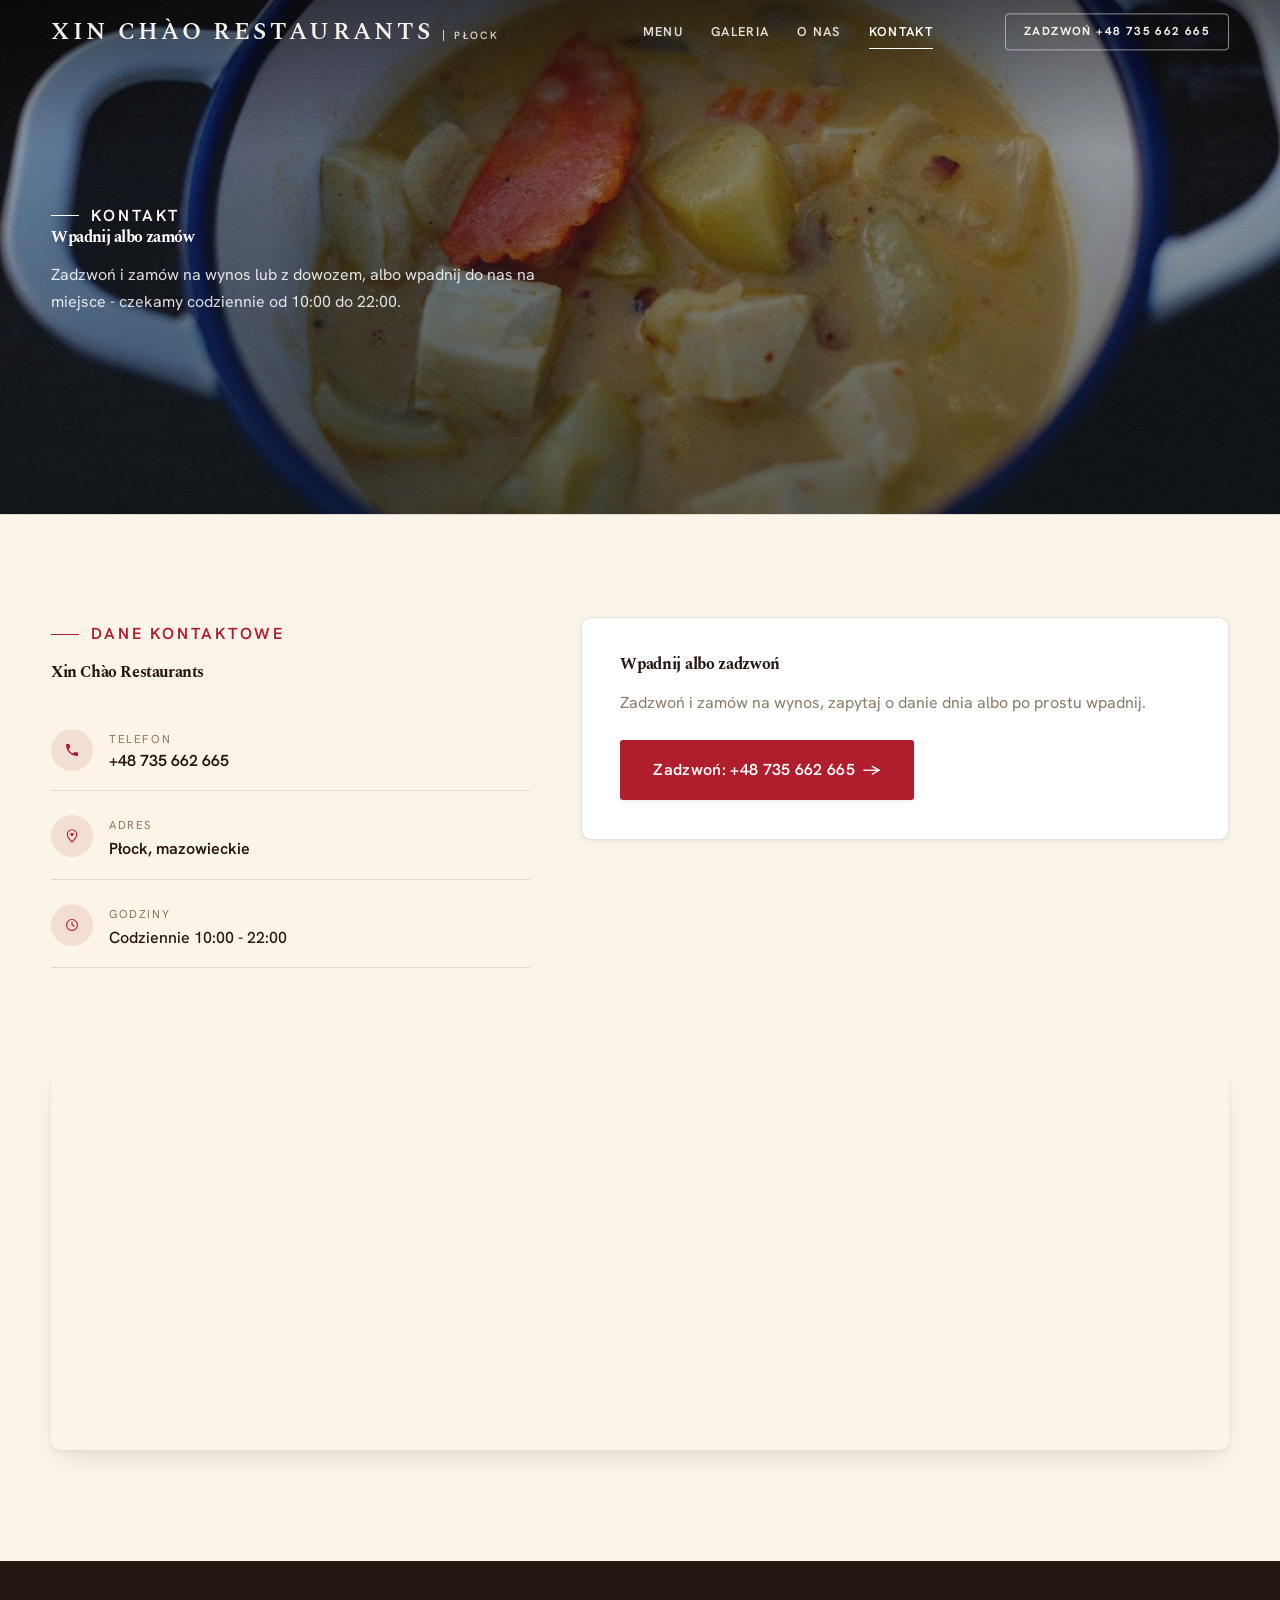
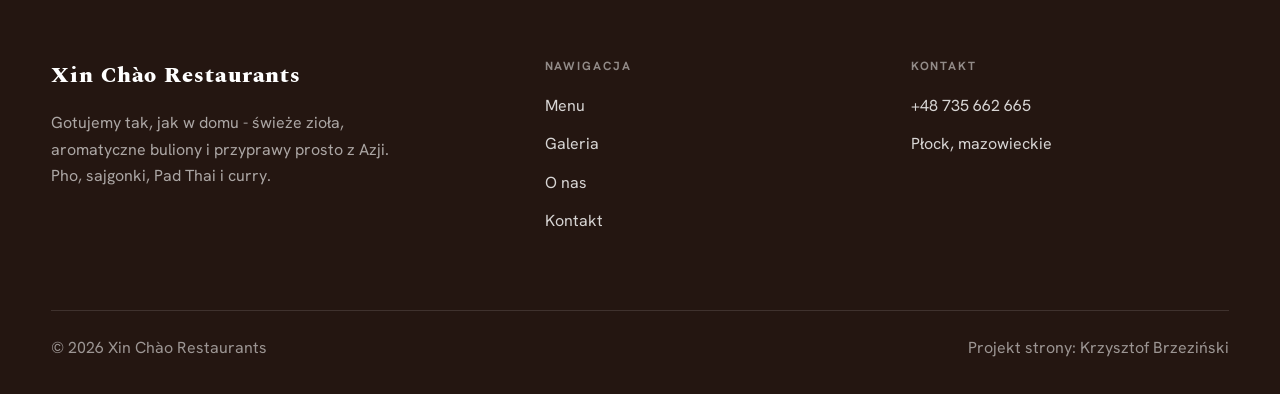
==== kontakt.html @ 5e4e9ebb "Strona demo: xin-ch-o-restaurants" ====
<!DOCTYPE html>
<html lang="pl">
<head>
<meta charset="UTF-8">
<meta name="viewport" content="width=device-width, initial-scale=1.0">
<title>Kontakt - Xin Chào Restaurants</title>
<meta name="description" content="Kontakt Xin Chào Restaurants - Płock, mazowieckie">
<link rel="preconnect" href="https://fonts.googleapis.com">
<link rel="preconnect" href="https://fonts.gstatic.com" crossorigin>
<link href="https://fonts.googleapis.com/css2?family=Spectral:wght@500;600;700&family=Hanken+Grotesk:wght@400;500;600&display=swap" rel="stylesheet">
<link rel="stylesheet" href="assets/styles.css">
</head>
<body>

<header class="nav">
  <div class="wrap nav-inner">
    <a class="brand" href="index.html"><span class="name">Xin Chào Restaurants</span><span class="sub">Płock</span></a>
    <nav class="nav-links">
      <a href="oferta.html">Menu</a>
      <a href="realizacje.html">Galeria</a>
      <a href="o-nas.html">O nas</a>
      <a href="kontakt.html" class="active">Kontakt</a>
      <a href="tel:+48735662665" class="btn btn-accent">Zadzwoń +48 735 662 665</a>
    </nav>
    <button class="nav-toggle" aria-label="Menu"><span></span><span></span><span></span></button>
  </div>
</header>

<section class="pagehead">
  <img src="img/g4.jpg" alt="Xin Chào Restaurants - Wpadnij albo zamów">
  <div class="wrap">
    <span class="eyebrow">Kontakt</span>
    <h1>Wpadnij albo zamów</h1>
    <p>Zadzwoń i zamów na wynos lub z dowozem, albo wpadnij do nas na miejsce - czekamy codziennie od 10:00 do 22:00.</p>
  </div>
</section>
<section>
  <div class="wrap contact-grid">
    <div class="reveal">
      <span class="eyebrow">Dane kontaktowe</span>
      <h2 style="margin:var(--space-4) 0 var(--space-6)">Xin Chào Restaurants</h2>
      <div class="info-list">
        <div class="info-row"><div class="ic"><svg class="ico-tel" width="16" height="16" viewBox="0 0 24 24" fill="none" aria-hidden="true"><path d="M6.6 10.8a15.5 15.5 0 0 0 6.6 6.6l2.2-2.2a1 1 0 0 1 1-.24 11.4 11.4 0 0 0 3.6.58 1 1 0 0 1 1 1V20a1 1 0 0 1-1 1A17 17 0 0 1 3 4a1 1 0 0 1 1-1h3.5a1 1 0 0 1 1 1c0 1.25.2 2.46.58 3.6a1 1 0 0 1-.25 1l-2.23 2.2Z" fill="currentColor"/></svg></div><div><div class="lbl">Telefon</div><a class="val" href="tel:+48735662665">+48 735 662 665</a></div></div>
        <div class="info-row"><div class="ic"><svg class="ico-pin" width="16" height="16" viewBox="0 0 24 24" fill="none" aria-hidden="true"><path d="M12 21s7-6.1 7-11.5A7 7 0 0 0 5 9.5C5 14.9 12 21 12 21Z" stroke="currentColor" stroke-width="1.6" fill="none"/><circle cx="12" cy="9.5" r="2.4" fill="currentColor"/></svg></div><div><div class="lbl">Adres</div><div class="val">Płock, mazowieckie</div></div></div>
        <div class="info-row"><div class="ic"><svg class="ico-clock" width="16" height="16" viewBox="0 0 24 24" fill="none" aria-hidden="true"><circle cx="12" cy="12" r="8.2" stroke="currentColor" stroke-width="1.6"/><path d="M12 7.5V12l3.2 1.9" stroke="currentColor" stroke-width="1.6" stroke-linecap="round"/></svg></div><div><div class="lbl">Godziny</div><div class="val" style="font-weight:500">Codziennie 10:00 - 22:00</div></div></div>
      </div>
    </div>
    <div class="reveal">
      <div class="form">
        <h3 style="margin-bottom:var(--space-4)">Wpadnij albo zadzwoń</h3>
        <p class="muted" style="margin-bottom:var(--space-5)">Zadzwoń i zamów na wynos, zapytaj o danie dnia albo po prostu wpadnij.</p>
        <a href="tel:+48735662665" class="btn btn-accent" style="justify-content:center">Zadzwoń: +48 735 662 665 <span class="arr">→</span></a>
      </div>
    </div>
  </div>
</section>
<section style="padding-top:0">
  <div class="wrap reveal">
    <iframe class="map" title="Xin Chào Restaurants - Płock" src="https://maps.google.com/maps?q=Xin%20Ch%C3%A0o%20Restaurants%20P%C5%82ock&z=15&output=embed" loading="lazy" referrerpolicy="no-referrer-when-downgrade"></iframe>
  </div>
</section>

<footer>
  <div class="wrap">
    <div class="foot-grid">
      <div class="foot-brand">
        <div class="name">Xin Chào Restaurants</div>
        <p>Gotujemy tak, jak w domu - świeże zioła, aromatyczne buliony i przyprawy prosto z Azji. Pho, sajgonki, Pad Thai i curry.</p>
      </div>
      <div class="foot-col">
        <h4>Nawigacja</h4>
        <a href="oferta.html">Menu</a>
        <a href="realizacje.html">Galeria</a>
        <a href="o-nas.html">O nas</a>
        <a href="kontakt.html">Kontakt</a>
      </div>
      <div class="foot-col">
        <h4>Kontakt</h4>
        <a href="tel:+48735662665">+48 735 662 665</a>
        <p>Płock, mazowieckie</p>
      </div>
    </div>
    <div class="foot-bot">
      <span>© 2026 Xin Chào Restaurants</span>
      <span>Projekt strony: Krzysztof Brzeziński</span>
    </div>
  </div>
</footer>
<div class="sticky-reserve"><a class="sr-book" href="kontakt.html">Zadzwoń i zamów</a><a class="sr-call" href="tel:+48735662665" aria-label="Zadzwoń"><svg class="ico-tel" width="16" height="16" viewBox="0 0 24 24" fill="none" aria-hidden="true"><path d="M6.6 10.8a15.5 15.5 0 0 0 6.6 6.6l2.2-2.2a1 1 0 0 1 1-.24 11.4 11.4 0 0 0 3.6.58 1 1 0 0 1 1 1V20a1 1 0 0 1-1 1A17 17 0 0 1 3 4a1 1 0 0 1 1-1h3.5a1 1 0 0 1 1 1c0 1.25.2 2.46.58 3.6a1 1 0 0 1-.25 1l-2.23 2.2Z" fill="currentColor"/></svg></a></div>

<script src="assets/main.js"></script>
</body>
</html>
---- assets/styles.css ----
/* ============================================================
   STOLBASZ — premium, architektoniczny B2B fit-out
   Jasna paleta, zero brązu. System wg premium-web-craft.
   Projekt strony: Krzysztof Brzeziński
   ============================================================ */

:root{
  /* PALETA — jasna, architektoniczna, chłodna */
  --paper:#FBF4E9;          /* główne tło */
  --paper-2:#F2E4CE;        /* sekcje alternatywne (chłodny jasny szary) */
  --paper-3:#F2E4CE;        /* delikatne wypełnienia */
  --ink:#241611;            /* tekst główny — chłodny grafit */
  --ink-soft:#43291F;       /* nagłówki drugorzędne */
  --muted:#8A7A68;          /* tekst poboczny */
  --line:rgba(36,22,17,.12);/* hairline */
  --accent:#B01E2E;         /* stonowany petrol-slate — jedyny akcent */
  --accent-d:#8A121F;
  --accent-soft:rgba(176,30,46,.10);
  --dark:#241611;           /* sekcje ciemne (stopka/CTA) */

  /* ODSTĘPY — skala 4/8 */
  --space-1:4px; --space-2:8px; --space-3:12px; --space-4:16px; --space-5:24px;
  --space-6:32px; --space-7:48px; --space-8:64px; --space-9:96px; --space-10:128px;

  /* TYPOGRAFIA — fluid clamp() */
  --text-sm:clamp(.82rem,.8rem+.1vw,.9rem);
  --text-base:clamp(1rem,.97rem+.15vw,1.1rem);
  --text-lg:clamp(1.12rem,1.05rem+.3vw,1.3rem);
  --text-h3:clamp(1.2rem,1.1rem+.5vw,1.5rem);
  --text-h2:clamp(1.9rem,1.5rem+1.9vw,2.8rem);
  --text-h1:clamp(2.6rem,1.9rem+3.6vw,4.6rem);

  /* PROMIENIE — architektoniczne, raczej ostre */
  --r-sm:3px; --r-md:6px; --r-lg:10px;

  /* RUCH */
  --ease:cubic-bezier(.25,.46,.45,.94); --dur:.24s;

  /* CIENIE — miękkie, warstwowe */
  --sh-sm:0 1px 2px rgba(16,24,32,.04), 0 2px 8px rgba(16,24,32,.05);
  --sh-md:0 2px 6px rgba(16,24,32,.05), 0 12px 28px -8px rgba(16,24,32,.12);
  --sh-lg:0 6px 14px rgba(16,24,32,.07), 0 26px 56px -18px rgba(16,24,32,.22);

  --hairline:1px solid var(--line);

  --font-display:'Spectral',serif;
  --font-body:'Hanken Grotesk',sans-serif;
}

*{box-sizing:border-box;margin:0;padding:0}
html{scroll-behavior:smooth}
body{
  font-family:var(--font-body);
  font-size:var(--text-base);
  line-height:1.65;
  color:var(--ink);
  background:var(--paper);
  -webkit-font-smoothing:antialiased;
  text-rendering:optimizeLegibility;
}
img{max-width:100%;display:block}
a{color:inherit;text-decoration:none}

.wrap{width:min(92%,1180px);margin-inline:auto}
section{padding-block:clamp(52px,6.5vw,96px)}

h1,h2,h3{font-family:var(--font-display);font-weight:700;line-height:1.08;letter-spacing:-.02em;color:var(--ink)}
h1{font-size:var(--text-h1);letter-spacing:-.035em}
h2{font-size:var(--text-h2);letter-spacing:-.025em}
h3{font-size:var(--text-h3)}
p{max-width:65ch}

.eyebrow{
  font-family:var(--font-body);
  font-size:var(--text-sm);
  font-weight:600;
  letter-spacing:.18em;
  text-transform:uppercase;
  color:var(--accent);
  display:inline-flex;align-items:center;gap:var(--space-3);
}
.eyebrow::before{content:"";width:28px;height:1px;background:var(--accent);display:inline-block}

.muted{color:var(--muted)}
.lead{font-size:var(--text-lg);line-height:1.55;color:var(--ink-soft);max-width:50ch}

/* ---------- BUTTONS ---------- */
.btn{
  display:inline-flex;align-items:center;gap:var(--space-2);
  font-weight:600;font-size:var(--text-sm);letter-spacing:.02em;
  padding:var(--space-4) var(--space-6);
  border-radius:var(--r-sm);
  transition:transform var(--dur) var(--ease),box-shadow var(--dur) var(--ease),background var(--dur) var(--ease);
  cursor:pointer;border:1px solid transparent;
}
.btn-accent{background:var(--accent);color:#fff;box-shadow:var(--sh-sm)}
.btn-accent:hover{background:var(--accent-d);transform:translateY(-2px);box-shadow:var(--sh-md)}
.btn-accent:active{transform:translateY(0);box-shadow:var(--sh-sm)}
.btn-ghost{background:transparent;color:var(--ink);border-color:var(--line)}
.btn-ghost:hover{border-color:var(--accent);color:var(--accent);transform:translateY(-2px)}
.btn-light{background:#fff;color:var(--ink);box-shadow:var(--sh-sm)}
.btn-light:hover{transform:translateY(-2px);box-shadow:var(--sh-md)}
.btn .arr{transition:transform var(--dur) var(--ease)}
.btn:hover .arr{transform:translateX(4px)}

/* ---------- NAV ---------- */
.nav{
  position:sticky;top:0;z-index:50;
  background:color-mix(in srgb,var(--paper) 88%,transparent);
  backdrop-filter:saturate(140%) blur(10px);
  border-bottom:var(--hairline);
}
.nav-inner{display:flex;align-items:center;justify-content:space-between;height:72px}
.brand{display:flex;flex-direction:column;line-height:1}
.brand .name{font-family:var(--font-display);font-weight:800;font-size:1.35rem;letter-spacing:.04em}
.brand .sub{font-size:.62rem;letter-spacing:.34em;text-transform:uppercase;color:var(--muted);margin-top:5px}
.nav-links{display:flex;align-items:center;gap:var(--space-6)}
.nav-links a{font-size:var(--text-sm);font-weight:500;color:var(--ink-soft);position:relative;padding-block:4px;transition:color var(--dur) var(--ease)}
.nav-links a::after{content:"";position:absolute;left:0;bottom:0;width:0;height:1.5px;background:var(--accent);transition:width var(--dur) var(--ease)}
.nav-links a:hover,.nav-links a.active{color:var(--ink)}
.nav-links a:hover::after,.nav-links a.active::after{width:100%}
.nav-links .btn{padding:var(--space-2) var(--space-5)}
/* przyciski w nav: właściwy kolor (przebij .nav-links a) + bez podkreślenia */
.nav-links a.btn-accent{color:#fff}
.nav-links a.btn-ghost,.nav-links a.btn-light{color:var(--ink)}
.nav-links a.btn::after{display:none}
.nav-toggle{display:none;background:none;border:none;cursor:pointer;flex-direction:column;gap:5px;padding:8px}
.nav-toggle span{width:24px;height:2px;background:var(--ink);transition:var(--dur)}

/* ---------- HERO (split) ---------- */
.hero{position:relative;overflow:hidden;border-bottom:var(--hairline)}
.hero-grid{display:grid;grid-template-columns:1.05fr .95fr;gap:clamp(24px,4vw,60px);align-items:center;
  padding-block:clamp(36px,4.5vw,64px)}
.hero-copy .eyebrow{margin-bottom:var(--space-5)}
.hero-copy h1{margin-bottom:var(--space-5)}
.hero-copy .lead{margin-bottom:var(--space-7)}
.hero-actions{display:flex;flex-wrap:wrap;gap:var(--space-4)}
.hero-art{position:relative;aspect-ratio:4/3;border-radius:var(--r-lg);overflow:hidden;box-shadow:var(--sh-lg)}
.hero-art img{width:100%;height:100%;object-fit:cover}
.hero-art::after{content:"";position:absolute;inset:0;background:linear-gradient(180deg,transparent 55%,rgba(18,24,28,.28))}
.hero-badge{position:absolute;left:var(--space-5);bottom:var(--space-5);z-index:2;
  background:rgba(252,252,251,.94);backdrop-filter:blur(4px);
  border-radius:var(--r-md);padding:var(--space-4) var(--space-5);box-shadow:var(--sh-md);max-width:78%}
.hero-badge strong{display:block;font-family:var(--font-display);font-size:1rem;letter-spacing:-.01em}
.hero-badge span{font-size:var(--text-sm);color:var(--muted)}

/* ---------- HERO duży / kinowy (strona główna) ---------- */
.hero-cine{position:relative;min-height:clamp(560px,82vh,840px);min-height:clamp(560px,82svh,840px);display:flex;align-items:center;overflow:hidden;border-bottom:var(--hairline)}
.hero-cine>img{position:absolute;inset:0;width:100%;height:100%;object-fit:cover;z-index:0}
.hero-cine::after{content:"";position:absolute;inset:0;z-index:1;
  background:linear-gradient(95deg,rgba(13,18,23,.86) 0%,rgba(13,18,23,.64) 32%,rgba(13,18,23,.24) 62%,rgba(13,18,23,.04) 100%)}
.hero-cine .wrap{position:relative;z-index:2;padding-block:var(--space-8)}
.hero-cine .hero-copy{max-width:660px}
.hero-cine .eyebrow{color:#fff;margin-bottom:var(--space-5)}
.hero-cine .eyebrow::before{background:#fff}
.hero-cine h1{color:#fff;margin-bottom:var(--space-5);font-size:clamp(2.9rem,2rem+4.4vw,5.2rem)}
.hero-cine .lead{color:rgba(255,255,255,.92);max-width:48ch;margin-bottom:var(--space-7)}
.hero-cine .hero-actions{display:flex;flex-wrap:wrap;gap:var(--space-4)}
@media(max-width:680px){
  .hero-cine{min-height:clamp(520px,76vh,640px);min-height:clamp(520px,76svh,640px);align-items:flex-end}
  .hero-cine::after{background:linear-gradient(0deg,rgba(13,18,23,.9) 6%,rgba(13,18,23,.45) 55%,rgba(13,18,23,.25) 100%)}
  .hero-cine .wrap{padding-bottom:var(--space-9)}
}

/* full-bleed hero variant (podstrony) */
.pagehead{position:relative;min-height:46vh;min-height:46svh;display:flex;align-items:flex-end;overflow:hidden;border-bottom:var(--hairline)}
.pagehead img{position:absolute;inset:0;width:100%;height:100%;object-fit:cover}
.pagehead::after{content:"";position:absolute;inset:0;background:linear-gradient(180deg,rgba(18,24,28,.25),rgba(18,24,28,.62))}
.pagehead .wrap{position:relative;z-index:2;padding-block:var(--space-9);color:#fff}
.pagehead h1{color:#fff;max-width:18ch}
.pagehead .eyebrow{color:#fff}
.pagehead .eyebrow::before{background:#fff}
.pagehead p{color:rgba(255,255,255,.86);margin-top:var(--space-4);max-width:54ch}

/* ---------- STRIP (pasek skrótów / liczby) ---------- */
.strip{background:var(--dark);color:#fff}
.strip .wrap{display:grid;grid-template-columns:repeat(4,1fr);gap:var(--space-6);padding-block:var(--space-8)}
.strip .item .k{font-family:var(--font-display);font-size:clamp(1.6rem,1.2rem+1.4vw,2.4rem);font-weight:800;letter-spacing:-.02em;color:#fff}
.strip .item .v{font-size:var(--text-sm);color:rgba(255,255,255,.66);margin-top:var(--space-2);line-height:1.45}
.strip .item{border-left:2px solid var(--accent);padding-left:var(--space-5)}

/* ---------- SECTION HEAD ---------- */
.head{max-width:48rem;margin-bottom:var(--space-8)}
.head.center{margin-inline:auto;text-align:center}
.head .eyebrow{margin-bottom:var(--space-4)}
.head h2{margin-bottom:var(--space-4)}
.head p{color:var(--muted);font-size:var(--text-lg);line-height:1.55}
.head.center p{margin-inline:auto}

/* ---------- INTRO SPLIT ---------- */
.split{display:grid;grid-template-columns:.92fr 1.08fr;gap:clamp(28px,5vw,80px);align-items:center}
.split.rev{grid-template-columns:1.08fr .92fr}
.split.rev .split-art{order:-1}
.split-art{position:relative;aspect-ratio:5/4;border-radius:var(--r-lg);overflow:hidden;box-shadow:var(--sh-lg)}
.split-art img{width:100%;height:100%;object-fit:cover}
.split-copy h2{margin-bottom:var(--space-5)}
.split-copy p+p{margin-top:var(--space-4)}
.split-copy .btn{margin-top:var(--space-6)}

/* ---------- SERVICES (zakres) ---------- */
.svc-grid{display:grid;grid-template-columns:repeat(auto-fit,minmax(280px,1fr));gap:var(--space-5)}
.svc{background:#fff;border:var(--hairline);border-radius:var(--r-md);padding:var(--space-7) var(--space-6);
  transition:transform var(--dur) var(--ease),box-shadow var(--dur) var(--ease),border-color var(--dur) var(--ease);
  position:relative;overflow:hidden}
.svc::before{content:"";position:absolute;left:0;top:0;width:3px;height:0;background:var(--accent);transition:height var(--dur) var(--ease)}
.svc:hover{transform:translateY(-4px);box-shadow:var(--sh-md);border-color:transparent}
.svc:hover::before{height:100%}
.svc .ic{font-family:var(--font-display);font-size:.8rem;font-weight:700;letter-spacing:.12em;color:var(--accent);margin-bottom:var(--space-4)}
.svc h3{margin-bottom:var(--space-3);font-size:1.22rem}
.svc p{color:var(--muted);font-size:var(--text-base);line-height:1.6}

/* big detailed service rows */
.svc-row{display:grid;grid-template-columns:.8fr 1.2fr;gap:clamp(20px,4vw,60px);align-items:center;padding-block:var(--space-8)}
.svc-row+.svc-row{border-top:var(--hairline)}
.svc-row.rev{grid-template-columns:1.2fr .8fr}
.svc-row.rev .svc-row-art{order:-1}
.svc-row-art{aspect-ratio:4/3;border-radius:var(--r-md);overflow:hidden;box-shadow:var(--sh-md)}
.svc-row-art img{width:100%;height:100%;object-fit:cover}
.svc-row h3{font-size:1.5rem;margin-bottom:var(--space-4)}
.svc-row .num{font-family:var(--font-display);font-size:.85rem;font-weight:700;letter-spacing:.14em;color:var(--accent);display:block;margin-bottom:var(--space-3)}
.svc-row ul{list-style:none;margin-top:var(--space-4);display:flex;flex-direction:column;gap:var(--space-2)}
.svc-row li{position:relative;padding-left:var(--space-5);color:var(--muted);font-size:var(--text-base)}
.svc-row li::before{content:"";position:absolute;left:0;top:.62em;width:8px;height:1px;background:var(--accent)}

/* ---------- GALLERY (realizacje) ---------- */
.gallery{display:grid;grid-template-columns:repeat(12,1fr);gap:var(--space-4);grid-auto-rows:200px}
/* GALERIA MASONRY — pionowe zdjęcia (portrety beauty/wellness) bez przycinania: kolumny, height auto */
.gallery-masonry{column-count:3;column-gap:var(--space-4)}
@media(max-width:900px){.gallery-masonry{column-count:2}}
@media(max-width:560px){.gallery-masonry{column-count:1}}
.gallery-masonry .m-tile{break-inside:avoid;margin:0 0 var(--space-4);padding:0;position:relative;overflow:hidden;border-radius:var(--r-md);border:1px solid var(--line)}
.gallery-masonry .m-tile img{width:100%;height:auto;display:block}
.gallery-masonry .m-tile .cap{position:absolute;left:0;right:0;bottom:0;padding:var(--space-4);color:#fff;background:linear-gradient(0deg,rgba(0,0,0,.55),transparent);font-size:var(--text-sm)}
.tile{position:relative;overflow:hidden;border-radius:var(--r-md);box-shadow:var(--sh-sm);
  transition:transform var(--dur) var(--ease),box-shadow var(--dur) var(--ease)}
.tile img{width:100%;height:100%;object-fit:cover;transition:transform .6s var(--ease)}
.tile:hover{box-shadow:var(--sh-md)}
.tile:hover img{transform:scale(1.05)}
.tile .cap{position:absolute;left:0;right:0;bottom:0;padding:var(--space-5) var(--space-4) var(--space-4);
  background:linear-gradient(transparent,rgba(18,24,28,.78));color:#fff;
  font-size:var(--text-sm);font-weight:600;letter-spacing:.01em;
  opacity:0;transform:translateY(8px);transition:var(--dur) var(--ease)}
.tile:hover .cap{opacity:1;transform:translateY(0)}
.tile .cap small{display:block;font-weight:400;opacity:.78;letter-spacing:.04em;text-transform:uppercase;font-size:.66rem;margin-top:3px}
/* bento spans */
.t-wide{grid-column:span 6}
.t-tall{grid-column:span 6;grid-row:span 2}
.t-std{grid-column:span 6}
.t-third{grid-column:span 4}
.t-two3{grid-column:span 8}

/* ---------- TRUST / WIARYGODNOŚĆ ---------- */
.trust{background:var(--paper-2)}
.trust-grid{display:grid;grid-template-columns:repeat(auto-fit,minmax(240px,1fr));gap:var(--space-5);margin-top:var(--space-7)}
.trust-card{background:#fff;border-radius:var(--r-md);padding:var(--space-7) var(--space-6);box-shadow:var(--sh-sm);border-top:3px solid var(--accent)}
.trust-card .big{font-family:var(--font-display);font-size:clamp(1.8rem,1.3rem+1.6vw,2.6rem);font-weight:800;letter-spacing:-.02em;color:var(--ink);line-height:1}
.trust-card h3{font-size:1.12rem;margin:var(--space-3) 0 var(--space-2)}
.trust-card p{color:var(--muted);font-size:var(--text-base);line-height:1.55}

/* ---------- CTA band ---------- */
.cta{background:var(--dark);color:#fff;position:relative;overflow:hidden}
.cta .wrap{display:grid;grid-template-columns:1.4fr .6fr;gap:var(--space-7);align-items:center;position:relative;z-index:2}
.cta h2{color:#fff;max-width:20ch}
.cta p{color:rgba(255,255,255,.74);margin-top:var(--space-4)}
.cta-actions{display:flex;flex-direction:column;gap:var(--space-3);align-items:flex-start}
.cta::before{content:"";position:absolute;right:-80px;top:-80px;width:360px;height:360px;border-radius:50%;
  background:radial-gradient(circle,var(--accent-soft),transparent 70%)}

/* ---------- CONTACT ---------- */
.contact-grid{display:grid;grid-template-columns:.85fr 1.15fr;gap:clamp(28px,4vw,56px);align-items:start}
.info-list{display:flex;flex-direction:column;gap:var(--space-2)}
.info-row{display:flex;gap:var(--space-4);align-items:flex-start;padding-block:var(--space-4);border-bottom:var(--hairline)}
.info-row .ic{flex:none;width:42px;height:42px;display:grid;place-items:center;border-radius:50%;
  background:var(--accent-soft);color:var(--accent);font-size:1.05rem}
.info-row .lbl{font-size:.72rem;letter-spacing:.14em;text-transform:uppercase;color:var(--muted)}
.info-row .val{font-weight:600;font-size:var(--text-base);margin-top:2px}
.info-row a.val:hover{color:var(--accent)}
.map{border:none;border-radius:var(--r-lg);box-shadow:var(--sh-md);width:100%;height:100%;min-height:380px;filter:grayscale(.2) contrast(1.02)}
.form{background:#fff;border:var(--hairline);border-radius:var(--r-lg);padding:clamp(24px,3vw,40px);box-shadow:var(--sh-sm)}
.form .fld{margin-bottom:var(--space-5)}
.form label{display:block;font-size:var(--text-sm);font-weight:600;margin-bottom:var(--space-2)}
.form input,.form textarea{width:100%;font-family:inherit;font-size:var(--text-base);color:var(--ink);
  padding:var(--space-4);border:var(--hairline);border-radius:var(--r-sm);background:var(--paper);transition:border-color var(--dur)}
.form input:focus,.form textarea:focus{outline:none;border-color:var(--accent);background:#fff}
.form textarea{resize:vertical;min-height:120px}
.form .note{font-size:var(--text-sm);color:var(--muted);margin-top:var(--space-3)}

/* ---------- FOOTER ---------- */
footer{background:var(--dark);color:#fff;padding-block:var(--space-9) var(--space-6)}
.foot-grid{display:grid;grid-template-columns:1.4fr 1fr 1fr;gap:var(--space-7);margin-bottom:var(--space-8)}
.foot-brand .name{font-family:var(--font-display);font-weight:800;font-size:1.4rem;letter-spacing:.04em}
.foot-brand p{color:rgba(255,255,255,.62);margin-top:var(--space-4);font-size:var(--text-base);max-width:38ch}
.foot-col h4{font-size:.74rem;letter-spacing:.16em;text-transform:uppercase;color:rgba(255,255,255,.5);margin-bottom:var(--space-4)}
.foot-col a,.foot-col p{display:block;color:rgba(255,255,255,.82);font-size:var(--text-base);margin-bottom:var(--space-3)}
.foot-col a:hover{color:#fff}
.foot-bot{border-top:1px solid rgba(255,255,255,.12);padding-top:var(--space-5);display:flex;justify-content:space-between;flex-wrap:wrap;gap:var(--space-3);
  font-size:var(--text-sm);color:rgba(255,255,255,.55)}
.foot-bot a:hover{color:#fff}

/* ---------- REVEAL ---------- */
.reveal{opacity:0;transform:translateY(22px);transition:opacity .6s var(--ease),transform .6s var(--ease)}
.reveal.in{opacity:1;transform:none}

/* ---------- RESPONSIVE ---------- */
@media(max-width:920px){
  .hero-grid,.split,.split.rev,.svc-row,.svc-row.rev,.cta .wrap,.contact-grid,.foot-grid{grid-template-columns:1fr}
  .split.rev .split-art,.svc-row.rev .svc-row-art{order:0}
  .hero-art{aspect-ratio:16/10;max-height:420px}
  .strip .wrap{grid-template-columns:repeat(2,1fr);gap:var(--space-7)}
  .gallery{grid-auto-rows:180px}
  .t-wide,.t-tall,.t-std,.t-third,.t-two3{grid-column:span 6}
  .t-tall{grid-row:span 1}
  .cta-actions{flex-direction:row;flex-wrap:wrap}
  .foot-grid{gap:var(--space-6)}
}
@media(max-width:680px){
  .nav-links{position:fixed;inset:72px 0 auto 0;background:var(--paper);flex-direction:column;align-items:stretch;
    gap:0;padding:var(--space-4) 6%;border-bottom:var(--hairline);box-shadow:var(--sh-md);
    transform:translateY(-120%);transition:transform var(--dur) var(--ease)}
  .nav-links.open{transform:translateY(0)}
  .nav-links a{padding-block:var(--space-4);border-bottom:var(--hairline)}
  .nav-links .btn{margin-top:var(--space-3);justify-content:center}
  .nav-toggle{display:flex}
  .strip .wrap{grid-template-columns:1fr}
  .gallery{grid-template-columns:repeat(6,1fr)}
  .foot-grid{grid-template-columns:1fr}
}
@media(prefers-reduced-motion:reduce){
  *{animation-duration:.01ms!important;transition:none!important}
  .reveal{opacity:1!important;transform:none!important}
  html{scroll-behavior:auto}
}

/* ============================================================
   PREMIUM LAYER — destylat deep-researchu branż (anty-AI, spokój).
   Zmienne STOLBASZ (--accent/--ink/--paper/--line/--dark). Ruch ledwo
   zauważalny, krzywa cubic-bezier(.16,.84,.44,1); prefers-reduced-motion
   pokryte blanketem wyżej. Karty hairline zamiast cieni = #1 sygnał „nie-AI".
   ============================================================ */

/* więcej oddechu między sekcjami (liderzy: 110-130px) */
section{padding-block:clamp(64px,8vw,128px)}

/* 1) Aksamitny reveal — dłuższa, miękka krzywa zamiast „skoku" */
.reveal{transition:opacity .9s cubic-bezier(.16,.84,.44,1),transform .9s cubic-bezier(.16,.84,.44,1);will-change:opacity,transform}
/* stagger TYLKO w galerii (tam pozycja = porządek dzieci) */
.gallery .reveal:nth-child(2){transition-delay:.07s}
.gallery .reveal:nth-child(3){transition-delay:.14s}
.gallery .reveal:nth-child(4){transition-delay:.21s}
.gallery .reveal:nth-child(5){transition-delay:.28s}
.gallery .reveal:nth-child(6){transition-delay:.35s}

/* 2) Hero STATYCZNY na .hero-cine — Ken Burns CAŁKIEM WYŁĄCZONY 26.06 (3. zgłoszenie Szymona).
   GENEZA: animowanie scale na <img> hero z teksturami (cegły/framugi) re-samplinguje obraz
   klatka po klatce → na części ekranów drobne drganie/shimmer = „heroshot się trzęsie".
   translateY usunięto wcześniej, scale-only + will-change/GPU NIE wystarczyły do GWARANCJI gładkości.
   Krzysztof zażądał pewności („make sure, że błąd się nie pojawi") > efekt. Zero animacji = 0% drgania.
   Delikatny zoom zostaje TYLKO w pełnoekranowych hero gastro/studio (hg-bg/hs-bg — tło, inny
   mechanizm, chwalone, nigdy nie zgłaszane). NIE wracać do KB na .hero-cine bez realnego testu
   na sprzęcie klienta — to ryzyko regresji „trzęsienia”. */
/* BEZPIECZNY "wow" na hero = jednorazowy FADE-IN (opacity), nie zoom.
   opacity nie dotyka bitmapy → gładkie na KAŻDYM zdjęciu/ekranie/GPU, zero ryzyka migotania.
   Geometryczny ruch (scale/translate) na .hero-cine jest ZAKAZANY (bramka pilnuje). */
@keyframes heroFade{from{opacity:0}to{opacity:1}}
.hero-cine>img{transform:none;animation:heroFade 1.1s ease-out both}

/* 3) Akcentowy hairline pod nagłówkiem sekcji, który „rysuje się" przy wejściu */
.head h2{position:relative;padding-bottom:18px}
.head h2::after{content:"";position:absolute;left:0;bottom:0;height:1px;width:0;background:var(--accent);transition:width 1s cubic-bezier(.16,.84,.44,1) .15s}
.head.center h2::after{left:50%;transform:translateX(-50%)}
.head.reveal.in h2::after,.head.center.reveal.in h2::after{width:54px}

/* 4) Karty HAIRLINE zamiast cieni/zaokrągleń (najmocniejszy anty-AI detal) */
.svc{background:transparent;border:1px solid var(--line);border-radius:var(--r-sm);box-shadow:none}
.svc:hover{box-shadow:none;border-color:var(--accent);transform:translateY(-3px)}
.trust-card{background:transparent;box-shadow:none;border:1px solid var(--line);border-top:2px solid var(--accent);border-radius:var(--r-sm)}
.tile{box-shadow:none;border-radius:var(--r-sm)}
.tile:hover{box-shadow:none}

/* 5) Sticky-nav kondensuje się po przewinięciu (sygnał dopracowania) */
.nav{transition:box-shadow .4s ease,background .4s ease}
.nav.is-stuck{box-shadow:0 1px 0 var(--line),0 14px 30px -24px rgba(0,0,0,.45)}
.nav-inner{transition:height .35s var(--ease)}
.nav.is-stuck .nav-inner{height:60px}

/* 6) MANIFESTO — pełnoekranowy cytat-bohater (zastępuje generyczne „Dlaczego my") */
.manifesto{background:var(--paper-2);text-align:center}
.manifesto .wrap{max-width:60rem}
.manifesto p{font-family:var(--font-display);font-style:italic;font-size:clamp(1.6rem,1rem+2.4vw,2.8rem);line-height:1.32;color:var(--ink-soft);margin-inline:auto;max-width:26ch;position:relative;padding-top:var(--space-8)}
.manifesto p::before{content:"";position:absolute;top:0;left:50%;transform:translateX(-50%);width:54px;height:1px;background:var(--accent)}
.manifesto p span{color:var(--accent);font-style:italic}

/* 7) GATEWAYS — 3 duże bramy-zdjęcia (zamiast paska menu usług) */
.gateways{display:grid;grid-template-columns:repeat(3,1fr);gap:var(--space-4)}
.gateway{position:relative;aspect-ratio:3/4;overflow:hidden;border-radius:var(--r-sm);display:block}
.gateway img{width:100%;height:100%;object-fit:cover;transition:transform .8s var(--ease),filter .5s var(--ease)}
.gateway::after{content:"";position:absolute;inset:0;background:linear-gradient(180deg,transparent 38%,rgba(18,24,28,.74))}
.gateway:hover img{transform:scale(1.05);filter:brightness(1.05)}
.gateway .g-ttl{position:absolute;left:0;right:0;bottom:0;z-index:2;padding:var(--space-6) var(--space-5);color:#fff;font-family:var(--font-display);font-size:1.45rem;letter-spacing:-.01em;line-height:1.15}
.gateway .g-ttl small{display:block;font-family:var(--font-body);font-size:var(--text-sm);font-weight:400;opacity:.82;letter-spacing:.03em;margin-top:5px}
@media(max-width:760px){.gateways{grid-template-columns:1fr}.gateway{aspect-ratio:16/10}}

/* 8) LOGO klienta w nagłówku (gdy podane --logo) */
.brand-logo{height:40px;width:auto;max-width:220px;object-fit:contain;display:block}
.nav.is-stuck .brand-logo{height:34px}
@media(max-width:680px){.brand-logo{height:32px}}

/* === rodzina: gastro === */
/* ============================================================
   RODZINA: GASTRO (restauracja / kawiarnia / bar / pizzeria)
   Doklejane NA WIERZCH base.css. Dziedziczy paletę/fonty skórki gastro (Bodoni Moda + terakota).
   Filozofia: APETYT + REZERWACJA STOLIKA (nie zaufanie/wycena jak u fachowca).
   Menu = kategorie BEZ zmyślonych dań/cen (uczciwość); godziny tylko z reconu.
   ============================================================ */

/* --- Galeria atmosfery: gutterless, ostre rogi (food/wnętrze, nie "dokumentacja") --- */
.gallery{gap:3px}
.tile{border-radius:2px;box-shadow:none}
.tile:hover{box-shadow:none}

/* --- MENU: kategorie (nazwa serif + opis, hairline) - BEZ wymyslonych dań i cen --- */
.menu-sec{background:var(--paper-2)}
.menu-cats{display:grid;grid-template-columns:repeat(2,1fr);gap:var(--space-7) var(--space-8);max-width:62rem;margin:0 auto}
.menu-cat{border-top:1px solid var(--accent);padding-top:var(--space-4)}
.menu-cat h3{font-family:var(--font-display);font-size:1.35rem;letter-spacing:.02em;margin-bottom:var(--space-3)}
.menu-cat p{color:var(--muted);font-size:var(--text-base);line-height:1.6}
.menu-note{text-align:center;color:var(--muted);font-size:var(--text-sm);margin-top:var(--space-8);max-width:50ch;margin-inline:auto}
@media(max-width:760px){.menu-cats{grid-template-columns:1fr;gap:var(--space-6)}}

/* --- KARTA GODZIN (renderowana tylko z realnych danych) --- */
.godz{max-width:30rem}
.godz-row{display:flex;justify-content:space-between;gap:var(--space-5);border-bottom:1px solid var(--line);padding-block:var(--space-3)}
.godz-row b{font-weight:600;color:var(--ink)}
.godz-row span{color:var(--muted)}

/* --- STICKY-RESERVE: dolny pasek mobile (gastro-odpowiednik sticky-call) --- */
.sticky-reserve{display:none}
@media(max-width:820px){
  .sticky-reserve{display:grid;grid-template-columns:1fr auto;gap:1px;position:fixed;left:0;right:0;bottom:0;z-index:90;
    background:var(--line);box-shadow:0 -6px 20px -10px rgba(0,0,0,.4)}
  .sticky-reserve a{padding:15px 8px;text-align:center;font-weight:700;font-size:.95rem;letter-spacing:.01em}
  .sr-book{background:var(--accent);color:#fff}
  .sr-call{background:var(--paper);color:var(--ink);padding-inline:22px}
  body{padding-bottom:56px}
}

/* ============================================================
   FAZA 3 - OSOBNY UKŁAD GASTRO (wzór: topowe restauracje - Noma/Disfrutar/Septime/Alchemist; research wf_c20bffea).
   Hero MINIMALNY: samo pełnoekranowe zdjęcie + 1 krótka linijka w DOLNYM-LEWYM rogu. Reszta = oddech.
   Nazwa pada RAZ - jako logo w navie, NIGDY dublowana wielkim tytułem (to #1 tell taniej strony).
   Nav: logo z LEWEJ (split), przezroczysty nad zdjęciem, lity po scrollu. CTA "Rezerwacja" = obrys w navie, nie guzik na środku.
   ============================================================ */
.hero-gastro{position:relative;height:100vh;height:100svh;min-height:560px;display:flex;align-items:flex-end;overflow:hidden;isolation:isolate}
.hero-gastro .hg-bg{position:absolute;inset:0;width:100%;height:100%;object-fit:cover;z-index:-2;animation:hgKen 28s ease-out infinite alternate}
@keyframes hgKen{from{transform:scale(1.05)}to{transform:scale(1.13)}}
/* overlay: ciemny TYLKO u dołu (pod linijkę), góra/środek zdjęcia oddychają */
.hero-gastro .hg-veil{position:absolute;inset:0;z-index:-1;
  background:linear-gradient(180deg,rgba(8,6,4,0) 0%,rgba(8,6,4,0) 52%,rgba(8,6,4,.68) 100%)}
.hg-tagline{position:relative;z-index:2;margin:0 0 clamp(2.6rem,7vh,5rem) clamp(1.4rem,5vw,4rem);
  font-family:var(--font-display);font-style:normal;font-weight:600;
  font-size:clamp(2.1rem,5.2vw,4rem);line-height:1.08;letter-spacing:.005em;
  color:#f5f1ea;max-width:24ch;text-shadow:0 2px 18px rgba(0,0,0,.5)}
.hg-since{font-family:var(--font-display);font-weight:500;font-size:.62em;letter-spacing:.01em;
  color:rgba(245,241,234,.86);white-space:nowrap}
@media(max-width:640px){.hg-tagline{font-size:clamp(2rem,8vw,2.6rem);margin-bottom:clamp(2rem,9vh,3.4rem)}}

/* ============================================================
   NAWIGACJA GASTRO - styl NOBU (research wf_d6d990de + wf_a8c0864c, żywy kod noburestaurants.com).
   3 strefy, STAŁA wysokość 64px (jak Nobu). JEDEN kontroler gastro.js steruje stanami kierunkowo:
   .nav-hidden (chowanie w dół) + .nav-solid (lity krem przy scrollu w górę). Histereza = brak migania.
   is-stuck (base.js, twardy próg 24px) NEUTRALIZOWANE wizualnie - inaczej base walczyło z gastro i krem migał przy górze.
   ============================================================ */
.nav{position:fixed;left:0;right:0;background:transparent;backdrop-filter:none;border-bottom:1px solid transparent;z-index:100;
  transition:transform .35s var(--ease),background .35s ease,box-shadow .35s ease}
.nav.nav-hidden{transform:translateY(-100%)}
/* NEUTRALIZACJA base is-stuck dla gastro (gastro.js używa nav-solid; base.js dalej rusza is-stuck, ale bez efektu wizualnego) */
.nav.is-stuck{background:transparent;box-shadow:none;border-bottom-color:transparent}
.nav.is-stuck .nav-inner{height:64px}
/* SCRIM: ciemny gradient pod navem -> biały tekst czytelny nad zdjęciem; znika gdy nav lity */
.nav::after{content:"";position:absolute;left:0;right:0;top:0;height:150px;z-index:-1;pointer-events:none;
  transition:opacity .35s ease;background:linear-gradient(180deg,rgba(8,6,4,.55) 0%,rgba(8,6,4,0) 100%)}
.nav.nav-solid::after{opacity:0}
/* WORDMARK: nazwa Bodoni wersaliki + miasto obok (kreska akcentu) */
.nav .brand{flex-direction:row;align-items:baseline;gap:.6rem;line-height:1}
.nav .brand .name{color:#f5f1ea;font-family:var(--font-display);font-weight:600;font-size:1.5rem;text-transform:uppercase;letter-spacing:.14em}
.nav .brand .sub{margin-top:0;padding-left:.65rem;border-left:1px solid currentColor;
  font-size:.66rem;font-weight:600;letter-spacing:.22em;text-transform:uppercase;color:rgba(245,241,234,.82)}
/* LINKI: sans wersaliki, cienki animowany underline */
.nav .nav-links a{color:rgba(245,241,234,.9);font-size:.8rem;font-weight:600;text-transform:uppercase;letter-spacing:.1em;padding-block:6px}
.nav .nav-links a:hover,.nav .nav-links a.active{color:#fff}
.nav .nav-links a::after{background:#fff;height:1px}
.nav .nav-toggle span{background:#f5f1ea}
/* CTA "Rezerwacja": bazowo pełna terakota (czytelna na kremowym menu mobilnym) */
.nav .nav-links a.btn-accent{font-size:.73rem;font-weight:700;text-transform:uppercase;letter-spacing:.12em;
  padding:.5rem 1.1rem;border-radius:4px;border:1px solid var(--accent);background:var(--accent);color:#fff;box-shadow:none}
.nav .nav-links a.btn-accent:hover{transform:none;box-shadow:none}
/* STAN LITY (nav-solid - gastro.js dodaje przy scrollu w GÓRĘ): krem + ciemny tekst + terakota */
.nav.nav-solid{background:color-mix(in srgb,var(--paper) 94%,transparent);backdrop-filter:saturate(140%) blur(10px);border-bottom:var(--hairline)}
.nav.nav-solid .brand .name{color:var(--ink)}
.nav.nav-solid .brand .sub{color:var(--accent)}
.nav.nav-solid .nav-links a{color:var(--ink-soft)}
.nav.nav-solid .nav-links a:hover,.nav.nav-solid .nav-links a.active{color:var(--ink)}
.nav.nav-solid .nav-links a::after{background:var(--accent)}
.nav.nav-solid .nav-toggle span{background:var(--ink)}
/* chowany nav ZAWSZE przezroczysty (nie mignie kremem zjeżdżając w górę) */
.nav.nav-solid.nav-hidden{background:transparent;box-shadow:none;border-bottom-color:transparent}
/* ===== DESKTOP (>=681px): 3 strefy, STAŁA wysokość 64px ===== */
@media(min-width:681px){
  .nav .nav-inner{position:relative;height:64px}
  .nav .nav-links{flex:1;justify-content:center;gap:clamp(1rem,2.2vw,1.9rem);padding-right:9.5rem}
  .nav .nav-links a.btn-accent{position:absolute;right:0;top:50%;transform:translateY(-50%);margin:0}
  .nav:not(.nav-solid) .nav-links a.btn-accent{background:transparent;border-color:rgba(245,241,234,.55);color:#f5f1ea}
  .nav:not(.nav-solid) .nav-links a.btn-accent:hover{background:var(--accent);border-color:var(--accent);color:#fff;transform:translateY(-50%)}
}
/* ===== MOBILE (<=680px): dropdown na kremie - ciemny tekst, pełne CTA (fix kontrastu) ===== */
@media(max-width:680px){
  .nav .nav-links{background:var(--paper)}
  .nav .nav-links a{color:var(--ink-soft)}
  .nav .nav-links a:hover,.nav .nav-links a.active{color:var(--ink)}
  .nav .nav-links a.btn-accent{background:var(--accent);border-color:var(--accent);color:#fff}
  /* zamknięty dropdown w pełni schowany (base -120% przy krótkim menu zostawiał terakotowe CTA wystające górą) */
  .nav .nav-links:not(.open){transform:translateY(-160%);visibility:hidden}
  .nav .nav-links.open{visibility:visible}
  /* brand mniejszy + bez miasta (jak Nobu na telefonie = sama nazwa) - żeby nie wypychał hamburgera */
  .nav .brand .name{font-size:1.12rem;letter-spacing:.1em}
  .nav .brand .sub{display:none}
  .nav .nav-toggle{flex:0 0 auto}
  .nav .brand{min-width:0;overflow:hidden}
}

/* === PAKIET ZAUFANIA (audyt 02.07): dyskretna plakietka oceny w rogu hero + karty realnych opinii === */
.hg-rate{position:absolute;right:clamp(1.4rem,5vw,4rem);bottom:clamp(2.6rem,7vh,5rem);z-index:2;margin:0;
  font-size:.92rem;font-weight:600;letter-spacing:.02em;color:#f5f1ea;white-space:nowrap;
  background:rgba(8,6,4,.5);border:1px solid rgba(245,241,234,.28);border-radius:999px;padding:.5rem 1.05rem}
@media(max-width:640px){.hg-rate{right:1rem;bottom:.9rem;font-size:.8rem;padding:.4rem .8rem}}
.opinie{background:var(--cream-2,var(--paper))}
.opinie-grid{display:grid;grid-template-columns:repeat(auto-fit,minmax(16rem,1fr));gap:var(--space-6);margin-top:var(--space-8)}
.op-card{margin:0;background:var(--paper);border:1px solid var(--line);border-radius:var(--r-md);padding:var(--space-6);display:flex;flex-direction:column;gap:var(--space-3)}
.op-star{color:var(--accent-d,var(--accent));letter-spacing:.1em;font-size:.95rem}
.op-card blockquote{margin:0;color:var(--ink-soft);font-size:var(--text-base);line-height:1.6}
.op-autor{font-family:var(--font-display);font-weight:700;color:var(--ink);font-size:.95rem}

/* === focal-point zdjęć (smartcrop) — cover nie utnie twarzy/obiektu === */
img[src$="/g1.jpg"]{object-position:38% 50%}
[style*="g1.jpg"]{background-position:38% 50%}
img[src$="/g3.jpg"]{object-position:38% 50%}
[style*="g3.jpg"]{background-position:38% 50%}
img[src$="/g5.jpg"]{object-position:38% 50%}
[style*="g5.jpg"]{background-position:38% 50%}
img[src$="/g6.jpg"]{object-position:67% 50%}
[style*="g6.jpg"]{background-position:67% 50%}
img[src$="/g8.jpg"]{object-position:41% 45%}
[style*="g8.jpg"]{background-position:41% 45%}
img[src$="/g9.jpg"]{object-position:38% 50%}
[style*="g9.jpg"]{background-position:38% 50%}
img[src$="/g11.jpg"]{object-position:38% 50%}
[style*="g11.jpg"]{background-position:38% 50%}
img[src$="/g13.jpg"]{object-position:35% 52%}
[style*="g13.jpg"]{background-position:35% 52%}
img[src$="/g14.jpg"]{object-position:38% 50%}
[style*="g14.jpg"]{background-position:38% 50%}
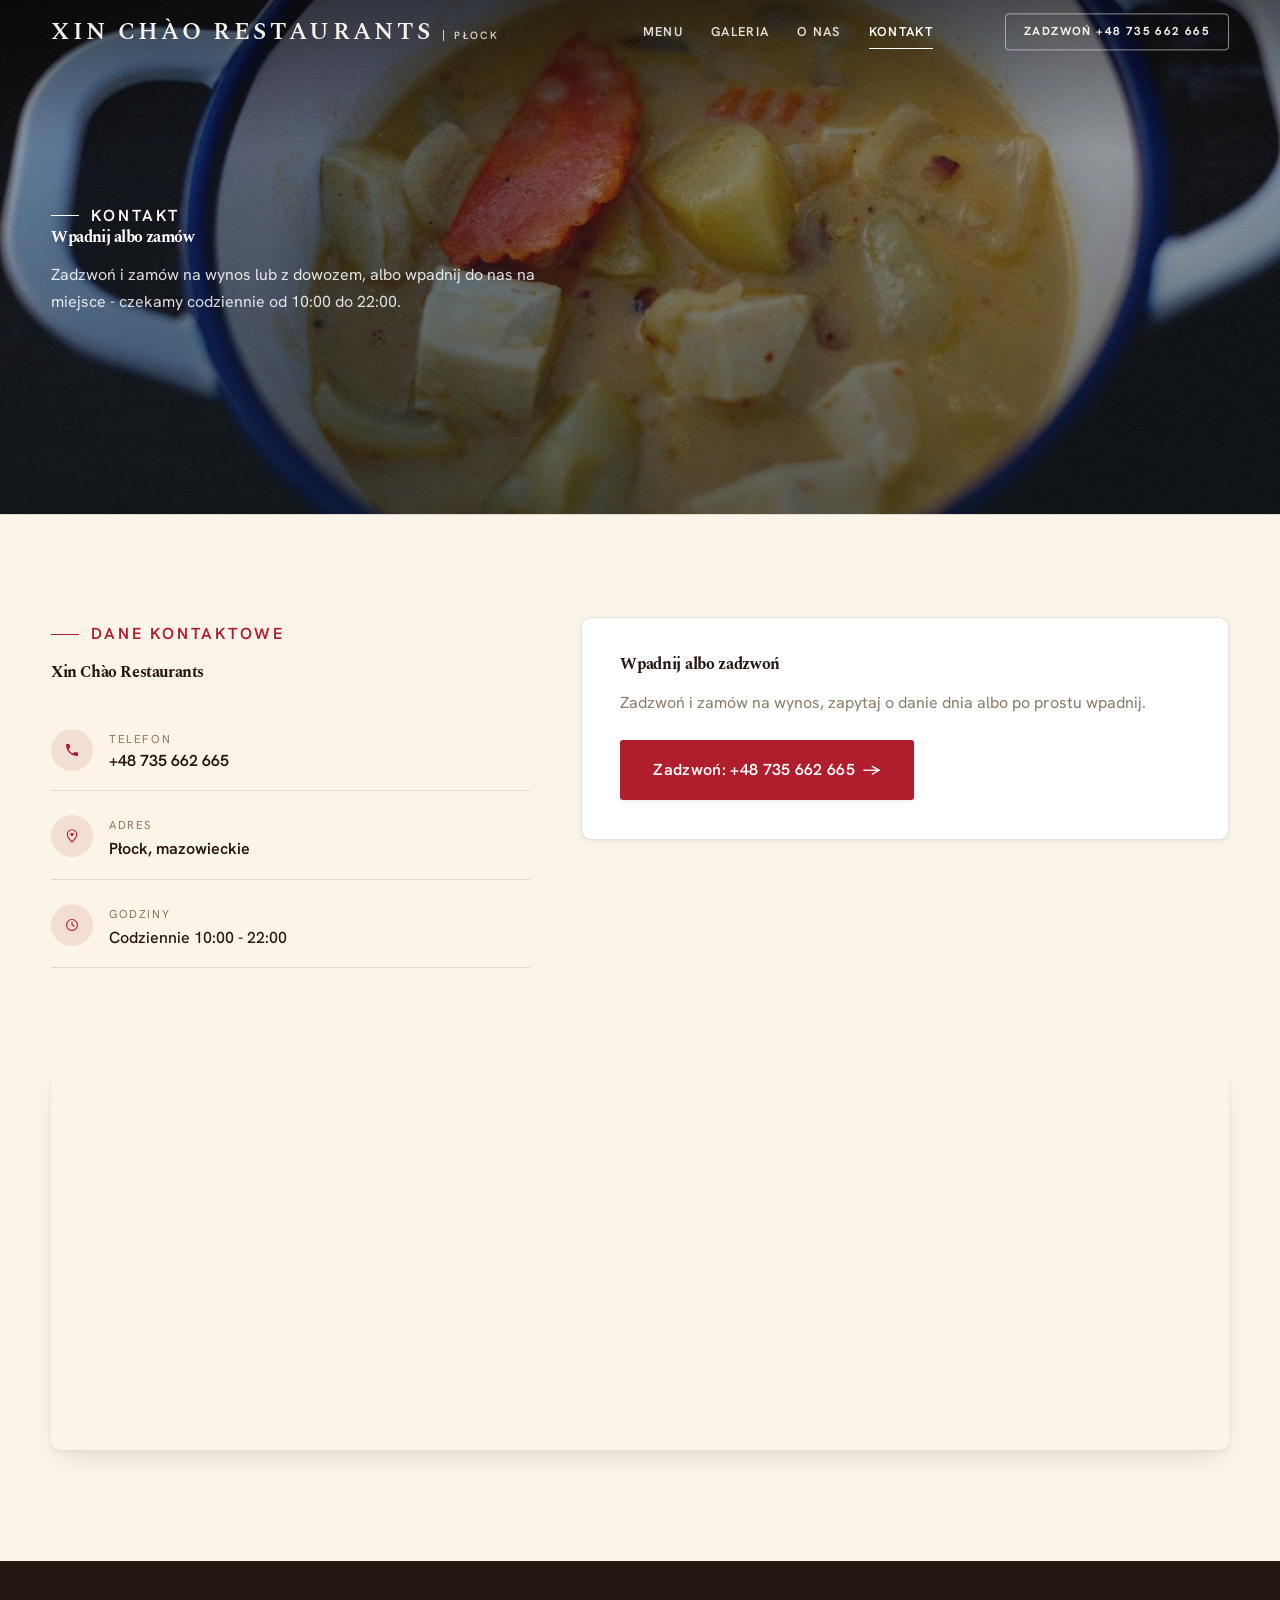
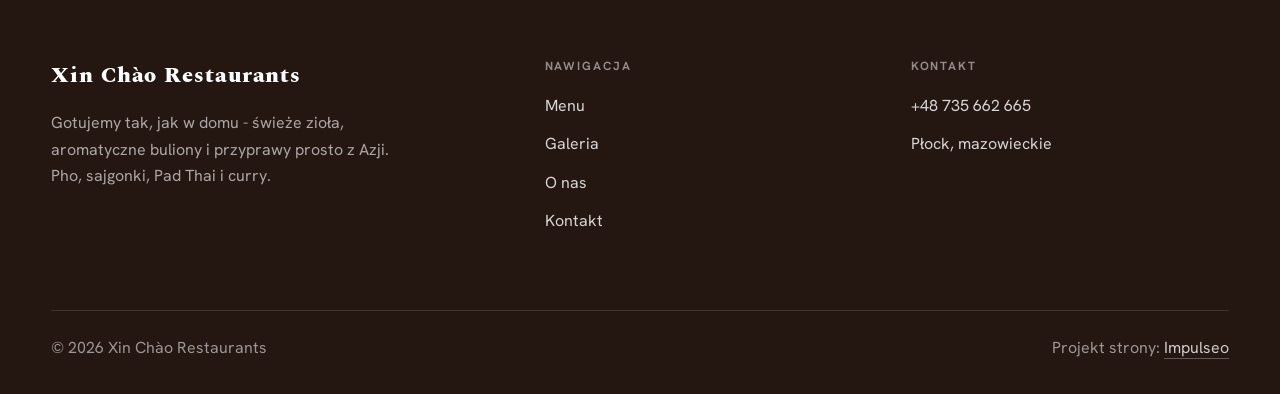
==== commit c796c06d: "Stopka: podpis Impulseo z linkiem + poprawka znikajacego napisu w naglowku" ====
--- a/kontakt.html
+++ b/kontakt.html
@@ -82,7 +82,7 @@
     </div>
     <div class="foot-bot">
       <span>© 2026 Xin Chào Restaurants</span>
-      <span>Projekt strony: Krzysztof Brzeziński</span>
+      <span>Projekt strony: <a class="foot-credit" href="https://impulseo.pl" target="_blank" rel="noopener">Impulseo</a></span>
     </div>
   </div>
 </footer>
--- a/assets/styles.css
+++ b/assets/styles.css
@@ -1,7 +1,7 @@
 /* ============================================================
    STOLBASZ — premium, architektoniczny B2B fit-out
    Jasna paleta, zero brązu. System wg premium-web-craft.
-   Projekt strony: Krzysztof Brzeziński
+   Projekt strony: Impulseo (impulseo.pl)
    ============================================================ */
 
 :root{
@@ -559,3 +559,19 @@
 [style*="g13.jpg"]{background-position:35% 52%}
 img[src$="/g14.jpg"]{object-position:38% 50%}
 [style*="g14.jpg"]{background-position:38% 50%}
+
+
+/* ====== IMPULSEO-FIX-20260731 ======================================================
+   1) PODPIS w stopce jest teraz linkiem do impulseo.pl - ma być widocznie klikalny.
+   2) ŻYWY NAGŁÓWEK: warstwa przenikających kadrów (.mt-hero-layer) miała z-index:1, więc
+      lądowała NAD przyciemnieniem hero, a w rodzinie „fachowcy" nawet nad panelem z tekstem
+      (.hf-panel nie miał własnego z-index). Efekt: przy zmianie zdjęcia napis znikał i wracał.
+      Teraz warstwa idzie tam, gdzie zdjęcie tła (z-index:-2), a treść nagłówka dostaje twardy
+      z-index:3. Zmieniają się WYŁĄCZNIE zdjęcia w tle - napis stoi nieruchomo.
+      (hero-cine celowo pominięte: tam img ma z-index:0 i układ był poprawny.) */
+.foot-bot a.foot-credit{color:rgba(255,255,255,.78);text-decoration:none;border-bottom:1px solid rgba(255,255,255,.28)}
+.foot-bot a.foot-credit:hover{color:#fff;border-bottom-color:#fff}
+.hero-fach > img.mt-hero-layer,.hero-gastro > img.mt-hero-layer,.hero-auto > img.mt-hero-layer,
+.hero-dom > img.mt-hero-layer,.hero-studio > img.mt-hero-layer{z-index:-2}
+.hf-panel,.hf-inner,.hd-panel,.hk-panel,.ha-inner,.hs-inner,.hg-inner{position:relative;z-index:3}
+/* ====== koniec IMPULSEO-FIX-20260731 ====== */
